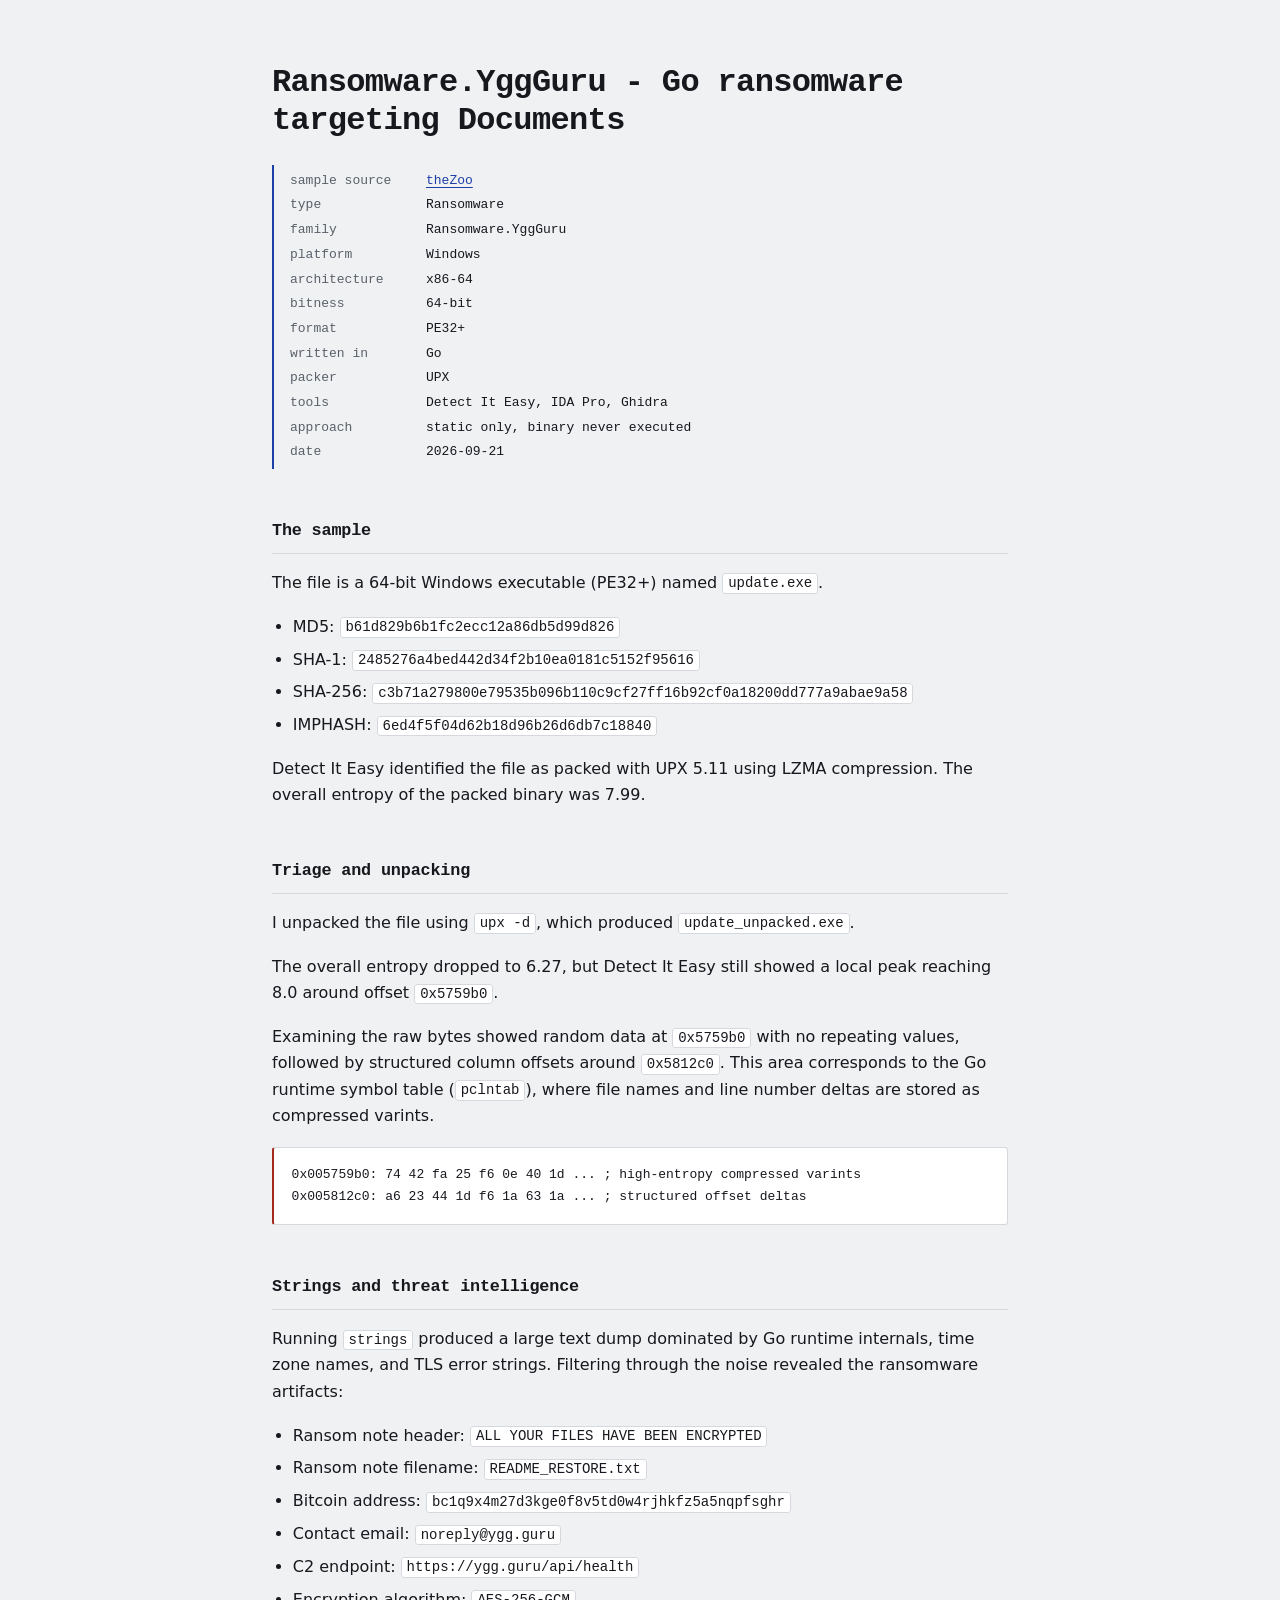
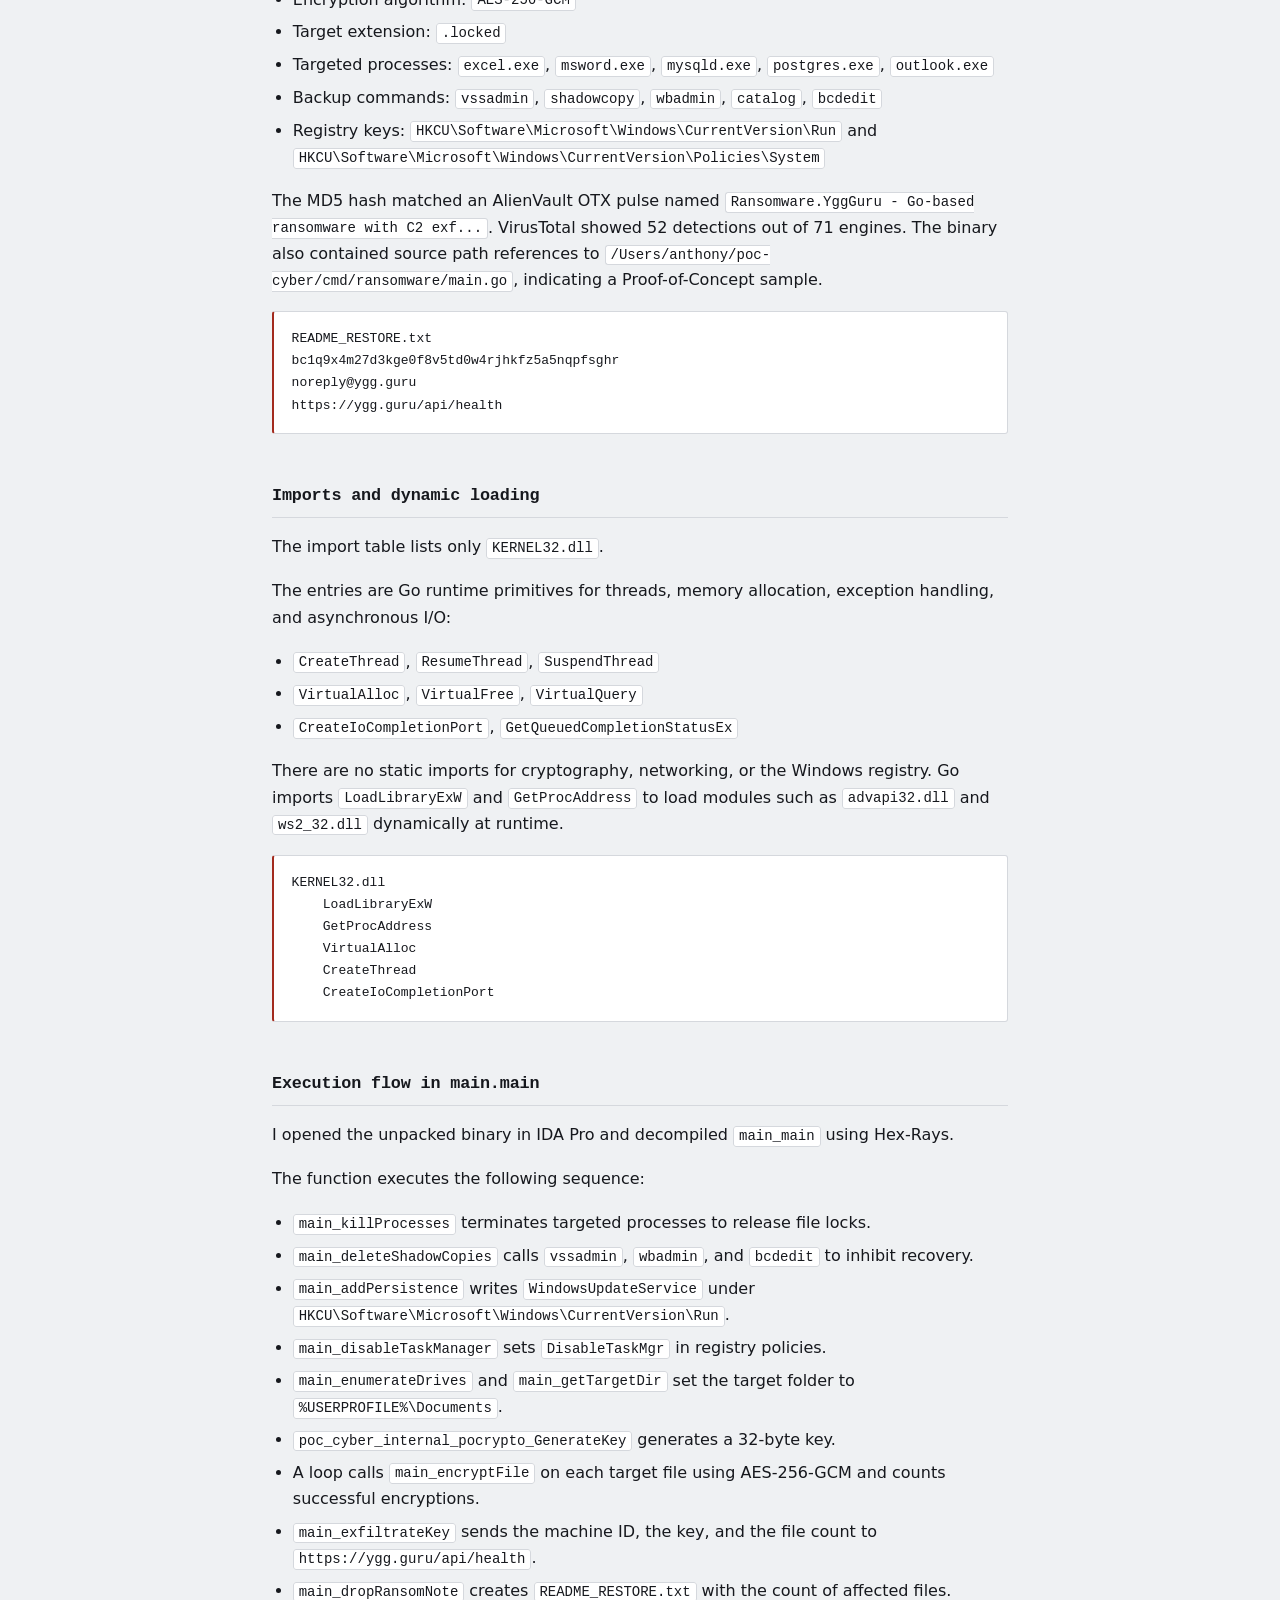
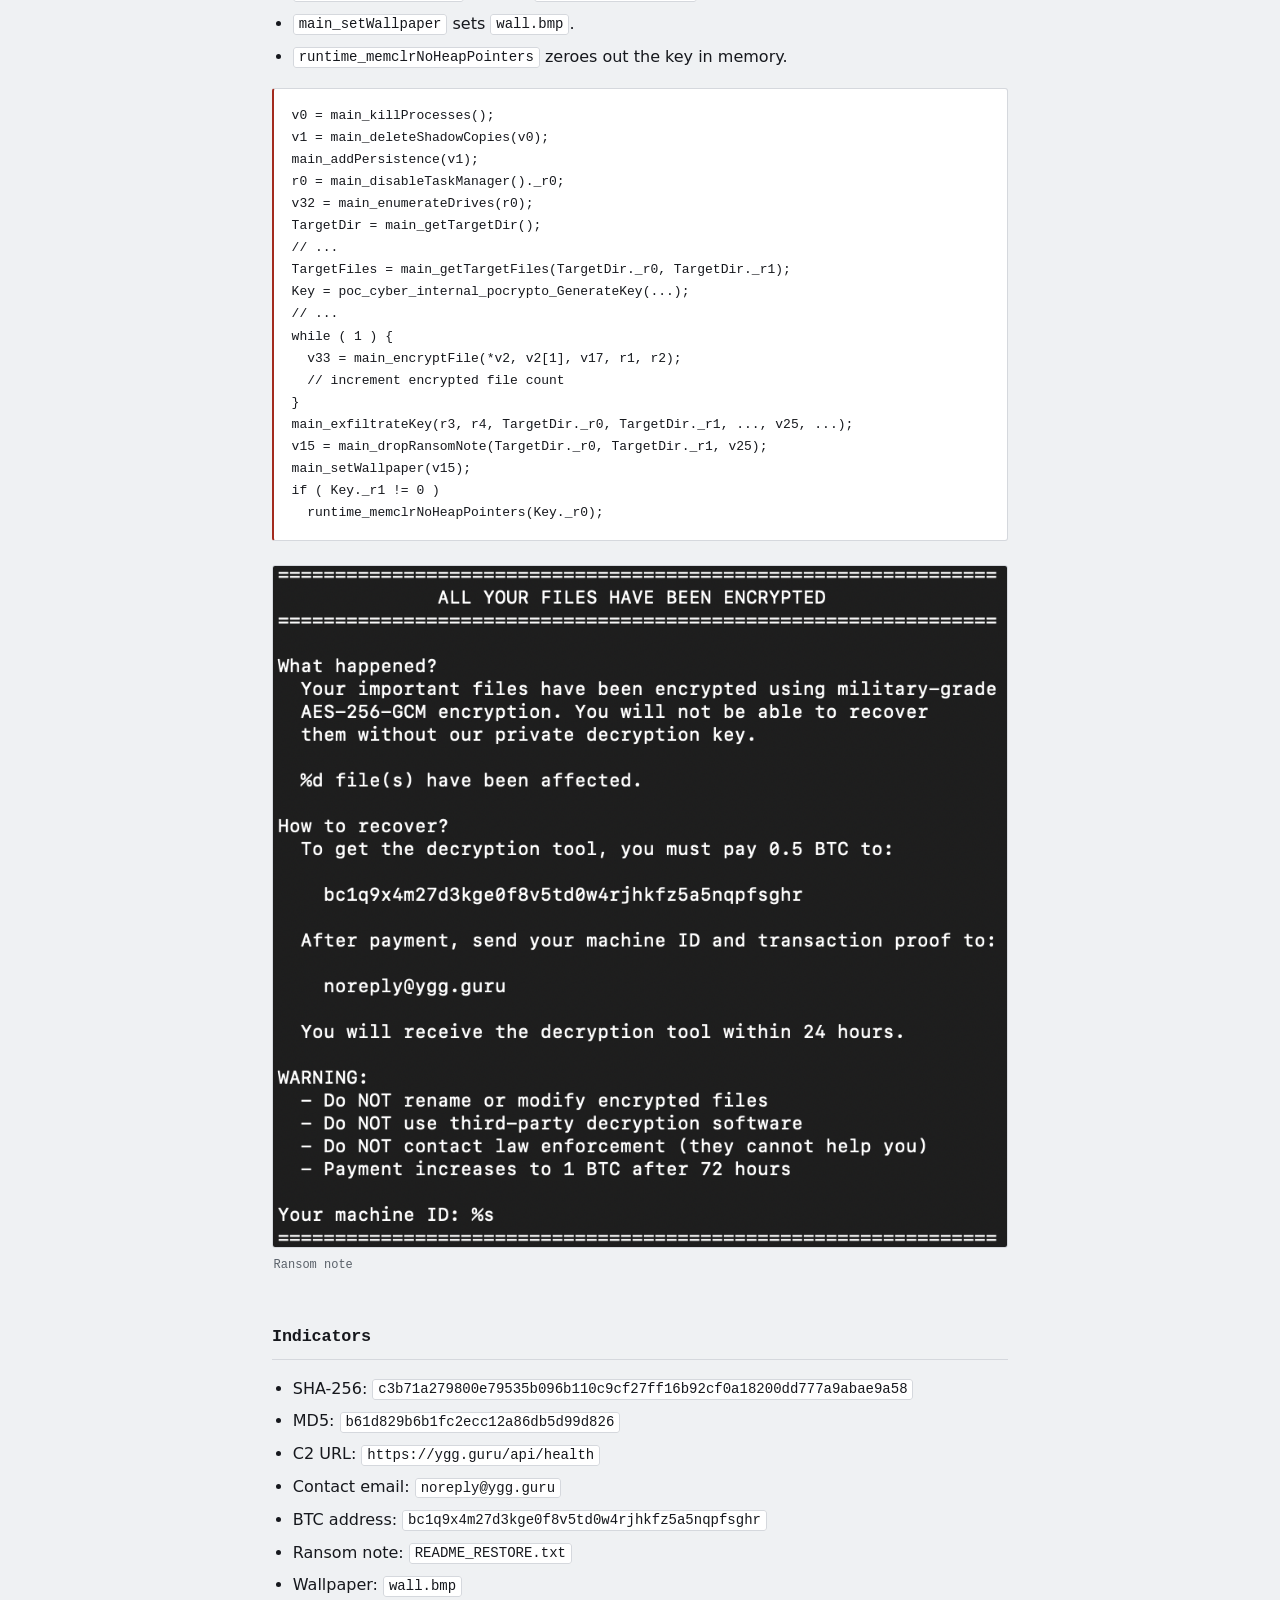
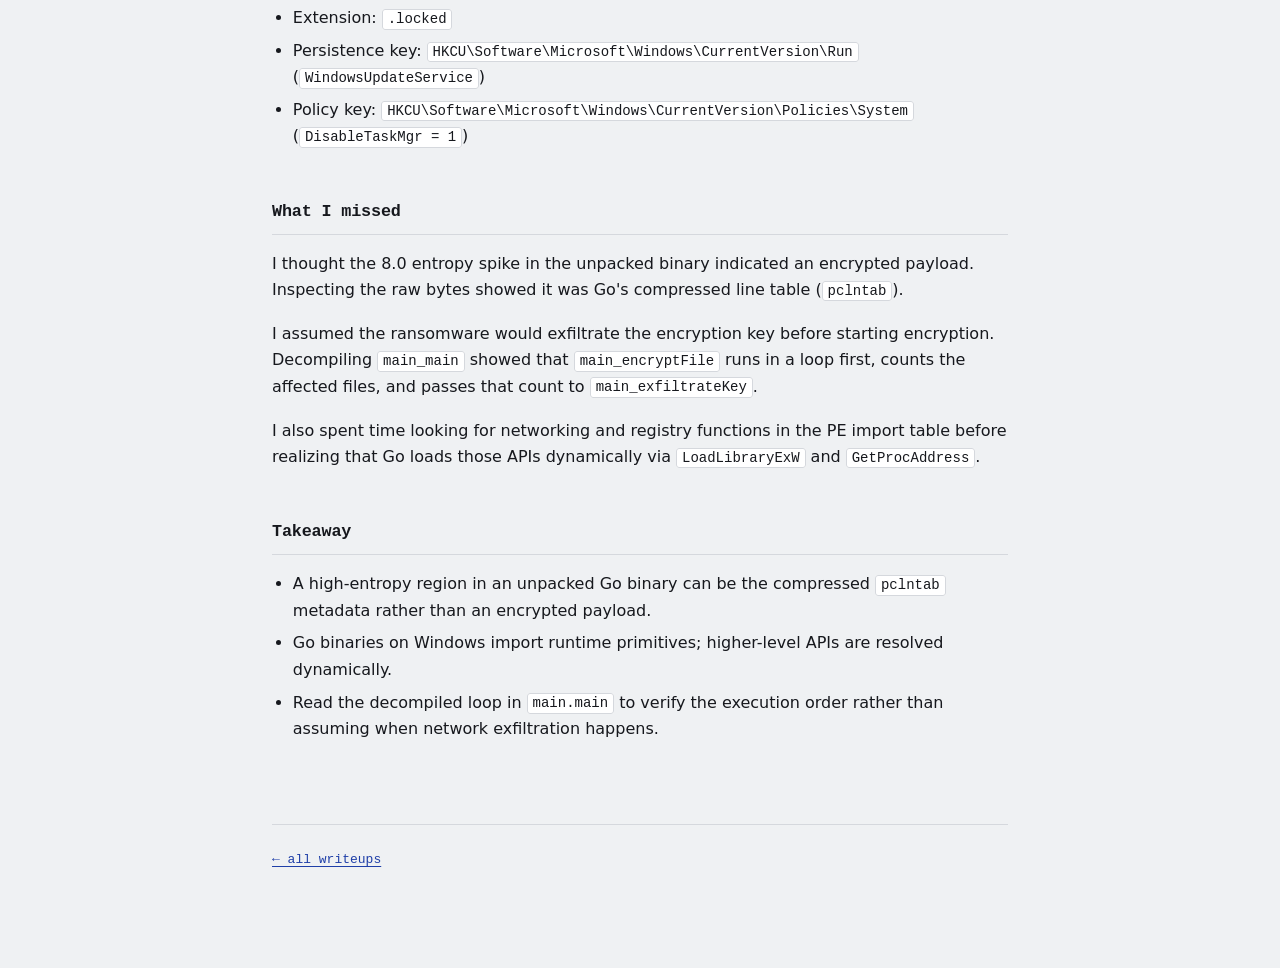
==== malware/ransomware-ygg-guru.html @ 3ae8feba "add first malware work" ====
<!DOCTYPE html>
<html lang="en">
<head>
<meta charset="UTF-8">
<meta name="viewport" content="width=device-width, initial-scale=1.0">
<title>Ransomware.YggGuru - Go ransomware targeting Documents — Konstantin Tarasenko</title>
<link rel="stylesheet" href="../style.css">
</head>
<body>
<div class="wrap">
<h1 class="title">Ransomware.YggGuru - Go ransomware targeting Documents</h1>

<dl class="meta">
  <dt>sample source</dt><dd><a href="https://github.com/ytisf/theZoo/tree/master/malware/Binaries/Ransomware.YggGuru">theZoo</a></dd>
  <dt>type</dt><dd>Ransomware</dd>
  <dt>family</dt><dd>Ransomware.YggGuru</dd>
  <dt>platform</dt><dd>Windows</dd>
  <dt>architecture</dt><dd>x86-64</dd>
  <dt>bitness</dt><dd>64-bit</dd>
  <dt>format</dt><dd>PE32+</dd>
  <dt>written in</dt><dd>Go</dd>
  <dt>packer</dt><dd>UPX</dd>
  <dt>tools</dt><dd>Detect It Easy, IDA Pro, Ghidra</dd>
  <dt>approach</dt><dd>static only, binary never executed</dd>
  <dt>date</dt><dd>2026-09-21</dd>
</dl>

<h2>The sample</h2>
<p>The file is a 64-bit Windows executable (PE32+) named <code>update.exe</code>.</p>
<ul>
  <li>MD5: <code>b61d829b6b1fc2ecc12a86db5d99d826</code></li>
  <li>SHA-1: <code>2485276a4bed442d34f2b10ea0181c5152f95616</code></li>
  <li>SHA-256: <code>c3b71a279800e79535b096b110c9cf27ff16b92cf0a18200dd777a9abae9a58</code></li>
  <li>IMPHASH: <code>6ed4f5f04d62b18d96b26d6db7c18840</code></li>
</ul>
<p>Detect It Easy identified the file as packed with UPX 5.11 using LZMA compression. The overall entropy of the packed binary was 7.99.</p>

<h2>Triage and unpacking</h2>
<p>I unpacked the file using <code>upx -d</code>, which produced <code>update_unpacked.exe</code>.</p>
<p>The overall entropy dropped to 6.27, but Detect It Easy still showed a local peak reaching 8.0 around offset <code>0x5759b0</code>.</p>
<p>Examining the raw bytes showed random data at <code>0x5759b0</code> with no repeating values, followed by structured column offsets around <code>0x5812c0</code>. This area corresponds to the Go runtime symbol table (<code>pclntab</code>), where file names and line number deltas are stored as compressed varints.</p>
<pre><code>0x005759b0: 74 42 fa 25 f6 0e 40 1d ... ; high-entropy compressed varints
0x005812c0: a6 23 44 1d f6 1a 63 1a ... ; structured offset deltas</code></pre>

<h2>Strings and threat intelligence</h2>
<p>Running <code>strings</code> produced a large text dump dominated by Go runtime internals, time zone names, and TLS error strings. Filtering through the noise revealed the ransomware artifacts:</p>
<ul>
  <li>Ransom note header: <code>ALL YOUR FILES HAVE BEEN ENCRYPTED</code></li>
  <li>Ransom note filename: <code>README_RESTORE.txt</code></li>
  <li>Bitcoin address: <code>bc1q9x4m27d3kge0f8v5td0w4rjhkfz5a5nqpfsghr</code></li>
  <li>Contact email: <code>noreply@ygg.guru</code></li>
  <li>C2 endpoint: <code>https://ygg.guru/api/health</code></li>
  <li>Encryption algorithm: <code>AES-256-GCM</code></li>
  <li>Target extension: <code>.locked</code></li>
  <li>Targeted processes: <code>excel.exe</code>, <code>msword.exe</code>, <code>mysqld.exe</code>, <code>postgres.exe</code>, <code>outlook.exe</code></li>
  <li>Backup commands: <code>vssadmin</code>, <code>shadowcopy</code>, <code>wbadmin</code>, <code>catalog</code>, <code>bcdedit</code></li>
  <li>Registry keys: <code>HKCU\Software\Microsoft\Windows\CurrentVersion\Run</code> and <code>HKCU\Software\Microsoft\Windows\CurrentVersion\Policies\System</code></li>
</ul>
<p>The MD5 hash matched an AlienVault OTX pulse named <code>Ransomware.YggGuru - Go-based ransomware with C2 exf...</code>. VirusTotal showed 52 detections out of 71 engines. The binary also contained source path references to <code>/Users/anthony/poc-cyber/cmd/ransomware/main.go</code>, indicating a Proof-of-Concept sample.</p>
<pre><code>README_RESTORE.txt
bc1q9x4m27d3kge0f8v5td0w4rjhkfz5a5nqpfsghr
noreply@ygg.guru
https://ygg.guru/api/health</code></pre>

<h2>Imports and dynamic loading</h2>
<p>The import table lists only <code>KERNEL32.dll</code>.</p>
<p>The entries are Go runtime primitives for threads, memory allocation, exception handling, and asynchronous I/O:</p>
<ul>
  <li><code>CreateThread</code>, <code>ResumeThread</code>, <code>SuspendThread</code></li>
  <li><code>VirtualAlloc</code>, <code>VirtualFree</code>, <code>VirtualQuery</code></li>
  <li><code>CreateIoCompletionPort</code>, <code>GetQueuedCompletionStatusEx</code></li>
</ul>
<p>There are no static imports for cryptography, networking, or the Windows registry. Go imports <code>LoadLibraryExW</code> and <code>GetProcAddress</code> to load modules such as <code>advapi32.dll</code> and <code>ws2_32.dll</code> dynamically at runtime.</p>
<pre><code>KERNEL32.dll
    LoadLibraryExW
    GetProcAddress
    VirtualAlloc
    CreateThread
    CreateIoCompletionPort</code></pre>

<h2>Execution flow in main.main</h2>
<p>I opened the unpacked binary in IDA Pro and decompiled <code>main_main</code> using Hex-Rays.</p>
<p>The function executes the following sequence:</p>
<ul>
  <li><code>main_killProcesses</code> terminates targeted processes to release file locks.</li>
  <li><code>main_deleteShadowCopies</code> calls <code>vssadmin</code>, <code>wbadmin</code>, and <code>bcdedit</code> to inhibit recovery.</li>
  <li><code>main_addPersistence</code> writes <code>WindowsUpdateService</code> under <code>HKCU\Software\Microsoft\Windows\CurrentVersion\Run</code>.</li>
  <li><code>main_disableTaskManager</code> sets <code>DisableTaskMgr</code> in registry policies.</li>
  <li><code>main_enumerateDrives</code> and <code>main_getTargetDir</code> set the target folder to <code>%USERPROFILE%\Documents</code>.</li>
  <li><code>poc_cyber_internal_pocrypto_GenerateKey</code> generates a 32-byte key.</li>
  <li>A loop calls <code>main_encryptFile</code> on each target file using AES-256-GCM and counts successful encryptions.</li>
  <li><code>main_exfiltrateKey</code> sends the machine ID, the key, and the file count to <code>https://ygg.guru/api/health</code>.</li>
  <li><code>main_dropRansomNote</code> creates <code>README_RESTORE.txt</code> with the count of affected files.</li>
  <li><code>main_setWallpaper</code> sets <code>wall.bmp</code>.</li>
  <li><code>runtime_memclrNoHeapPointers</code> zeroes out the key in memory.</li>
</ul>
<pre><code>v0 = main_killProcesses();
v1 = main_deleteShadowCopies(v0);
main_addPersistence(v1);
r0 = main_disableTaskManager()._r0;
v32 = main_enumerateDrives(r0);
TargetDir = main_getTargetDir();
// ...
TargetFiles = main_getTargetFiles(TargetDir._r0, TargetDir._r1);
Key = poc_cyber_internal_pocrypto_GenerateKey(...);
// ...
while ( 1 ) {
  v33 = main_encryptFile(*v2, v2[1], v17, r1, r2);
  // increment encrypted file count
}
main_exfiltrateKey(r3, r4, TargetDir._r0, TargetDir._r1, ..., v25, ...);
v15 = main_dropRansomNote(TargetDir._r0, TargetDir._r1, v25);
main_setWallpaper(v15);
if ( Key._r1 != 0 )
  runtime_memclrNoHeapPointers(Key._r0);</code></pre>
<figure>
  <img src="../images/ransom_note.png" alt="Ransom note" loading="lazy">
  <figcaption>Ransom note</figcaption>
</figure>

<h2>Indicators</h2>
<ul>
  <li>SHA-256: <code>c3b71a279800e79535b096b110c9cf27ff16b92cf0a18200dd777a9abae9a58</code></li>
  <li>MD5: <code>b61d829b6b1fc2ecc12a86db5d99d826</code></li>
  <li>C2 URL: <code>https://ygg.guru/api/health</code></li>
  <li>Contact email: <code>noreply@ygg.guru</code></li>
  <li>BTC address: <code>bc1q9x4m27d3kge0f8v5td0w4rjhkfz5a5nqpfsghr</code></li>
  <li>Ransom note: <code>README_RESTORE.txt</code></li>
  <li>Wallpaper: <code>wall.bmp</code></li>
  <li>Extension: <code>.locked</code></li>
  <li>Persistence key: <code>HKCU\Software\Microsoft\Windows\CurrentVersion\Run</code> (<code>WindowsUpdateService</code>)</li>
  <li>Policy key: <code>HKCU\Software\Microsoft\Windows\CurrentVersion\Policies\System</code> (<code>DisableTaskMgr = 1</code>)</li>
</ul>

<h2>What I missed</h2>
<p>I thought the 8.0 entropy spike in the unpacked binary indicated an encrypted payload. Inspecting the raw bytes showed it was Go's compressed line table (<code>pclntab</code>).</p>
<p>I assumed the ransomware would exfiltrate the encryption key before starting encryption. Decompiling <code>main_main</code> showed that <code>main_encryptFile</code> runs in a loop first, counts the affected files, and passes that count to <code>main_exfiltrateKey</code>.</p>
<p>I also spent time looking for networking and registry functions in the PE import table before realizing that Go loads those APIs dynamically via <code>LoadLibraryExW</code> and <code>GetProcAddress</code>.</p>

<h2>Takeaway</h2>
<ul>
  <li>A high-entropy region in an unpacked Go binary can be the compressed <code>pclntab</code> metadata rather than an encrypted payload.</li>
  <li>Go binaries on Windows import runtime primitives; higher-level APIs are resolved dynamically.</li>
  <li>Read the decompiled loop in <code>main.main</code> to verify the execution order rather than assuming when network exfiltration happens.</li>
</ul>

<a class="back" href="../index.html">← all writeups</a>

</div>
</body>
</html>
---- style.css ----
:root {
  --bg: #eff1f3;
  --surface: #ffffff;
  --ink: #16181d;
  --ink-2: #5a6169;
  --rule: #d5d8dd;
  --addr: #1f3fa8;
  --api: #a32b1e;
  --mono: ui-monospace, "SF Mono", "Cascadia Code", "JetBrains Mono", Menlo, Consolas, monospace;
  --sans: -apple-system, BlinkMacSystemFont, "Segoe UI", system-ui, sans-serif;
}

@media (prefers-color-scheme: dark) {
  :root {
    --bg: #14161a;
    --surface: #1a1d22;
    --ink: #e4e6ea;
    --ink-2: #8a929c;
    --rule: #2a2e35;
    --addr: #7fa5f5;
    --api: #e08b7c;
  }
}

* { box-sizing: border-box; }

body {
  margin: 0;
  padding: 4rem 1.5rem 6rem;
  background: var(--bg);
  color: var(--ink);
  font-family: var(--sans);
  font-size: 16px;
  line-height: 1.65;
  -webkit-font-smoothing: antialiased;
}

.wrap { max-width: 46rem; margin: 0 auto; }

a { color: var(--addr); text-decoration-thickness: 1px; text-underline-offset: 3px; }
a:focus-visible { outline: 2px solid var(--addr); outline-offset: 3px; border-radius: 2px; }

.site-head { margin-bottom: 3rem; }

.handle {
  font-family: var(--mono);
  font-size: clamp(1.75rem, 5vw, 2.4rem);
  font-weight: 600;
  letter-spacing: -0.03em;
  margin: 0 0 0.6rem;
  line-height: 1.1;
}

.tagline { margin: 0; color: var(--ink-2); max-width: 34rem; }

h1.title {
  font-family: var(--mono);
  font-size: clamp(1.5rem, 4.5vw, 2rem);
  font-weight: 600;
  letter-spacing: -0.02em;
  line-height: 1.2;
  margin: 0 0 1.5rem;
}

h2 {
  font-family: var(--mono);
  font-size: 1.05rem;
  font-weight: 600;
  letter-spacing: -0.01em;
  margin: 3rem 0 1rem;
  padding-bottom: 0.5rem;
  border-bottom: 1px solid var(--rule);
}

h3 {
  font-family: var(--mono);
  font-size: 0.9rem;
  font-weight: 600;
  color: var(--ink-2);
  margin: 2rem 0 0.75rem;
}

p { margin: 0 0 1.1rem; }
ul, ol { margin: 0 0 1.1rem; padding-left: 1.3rem; }
li { margin-bottom: 0.4rem; }

.meta {
  font-family: var(--mono);
  font-size: 0.8125rem;
  line-height: 1.9;
  border-left: 2px solid var(--addr);
  padding: 0.25rem 0 0.25rem 1rem;
  margin: 0 0 2.5rem;
  display: grid;
  grid-template-columns: 7.5rem 1fr;
  gap: 0 1rem;
}

.meta dt { color: var(--ink-2); }
.meta dd { margin: 0; }

pre {
  font-family: var(--mono);
  font-size: 0.8125rem;
  line-height: 1.7;
  background: var(--surface);
  border: 1px solid var(--rule);
  border-left: 2px solid var(--api);
  border-radius: 3px;
  padding: 1rem 1.1rem;
  overflow-x: auto;
  margin: 0 0 1.5rem;
}

code {
  font-family: var(--mono);
  font-size: 0.875em;
  background: var(--surface);
  border: 1px solid var(--rule);
  border-radius: 3px;
  padding: 0.1em 0.35em;
}

pre code { background: none; border: 0; padding: 0; font-size: inherit; }

figure { margin: 0 0 1.75rem; }

figure img {
  display: block;
  width: 100%;
  height: auto;
  border: 1px solid var(--rule);
  border-radius: 3px;
  background: var(--surface);
}

figcaption {
  font-family: var(--mono);
  font-size: 0.75rem;
  line-height: 1.55;
  color: var(--ink-2);
  margin-top: 0.55rem;
  padding-left: 0.1rem;
}

.entries { list-style: none; padding: 0; margin: 0; }
.entries li { margin: 0 0 0.5rem; }

.entry {
  display: block;
  padding: 1.1rem 1.25rem;
  background: var(--surface);
  border: 1px solid var(--rule);
  border-left: 2px solid var(--rule);
  border-radius: 3px;
  text-decoration: none;
  color: inherit;
  transition: border-left-color 0.15s ease;
}

.entry:hover { border-left-color: var(--addr); }

.entry-title {
  font-family: var(--mono);
  font-weight: 600;
  font-size: 0.95rem;
  color: var(--addr);
  margin-bottom: 0.35rem;
}

.entry-desc { color: var(--ink-2); font-size: 0.9375rem; margin-bottom: 0.5rem; }
.entry-meta { font-family: var(--mono); font-size: 0.75rem; color: var(--ink-2); }

.back {
  display: inline-block;
  margin-top: 4rem;
  padding-top: 1.5rem;
  border-top: 1px solid var(--rule);
  font-family: var(--mono);
  font-size: 0.8125rem;
  width: 100%;
}

@media (prefers-reduced-motion: reduce) { * { transition: none !important; } }

@media (max-width: 34rem) {
  body { padding: 2.5rem 1.1rem 4rem; }
  .meta { grid-template-columns: 1fr; gap: 0; }
  .meta dt { margin-top: 0.5rem; }
}
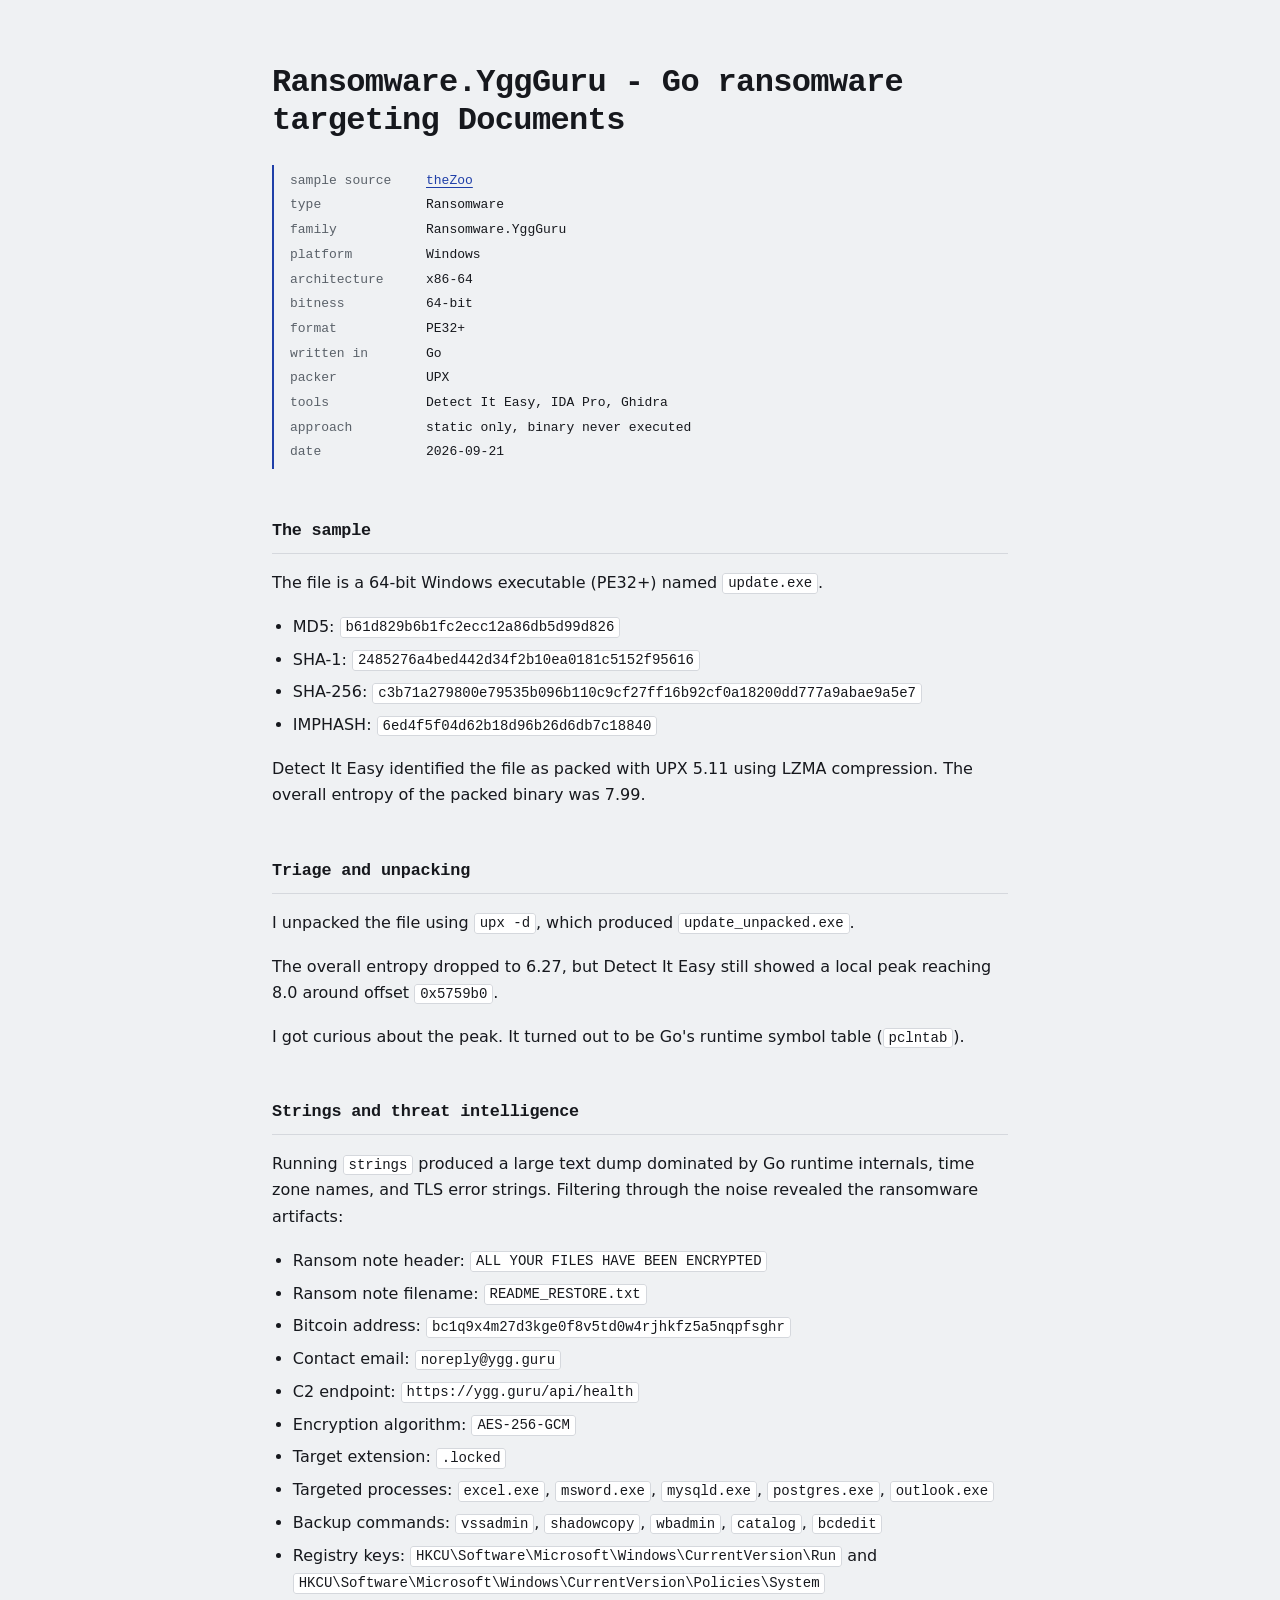
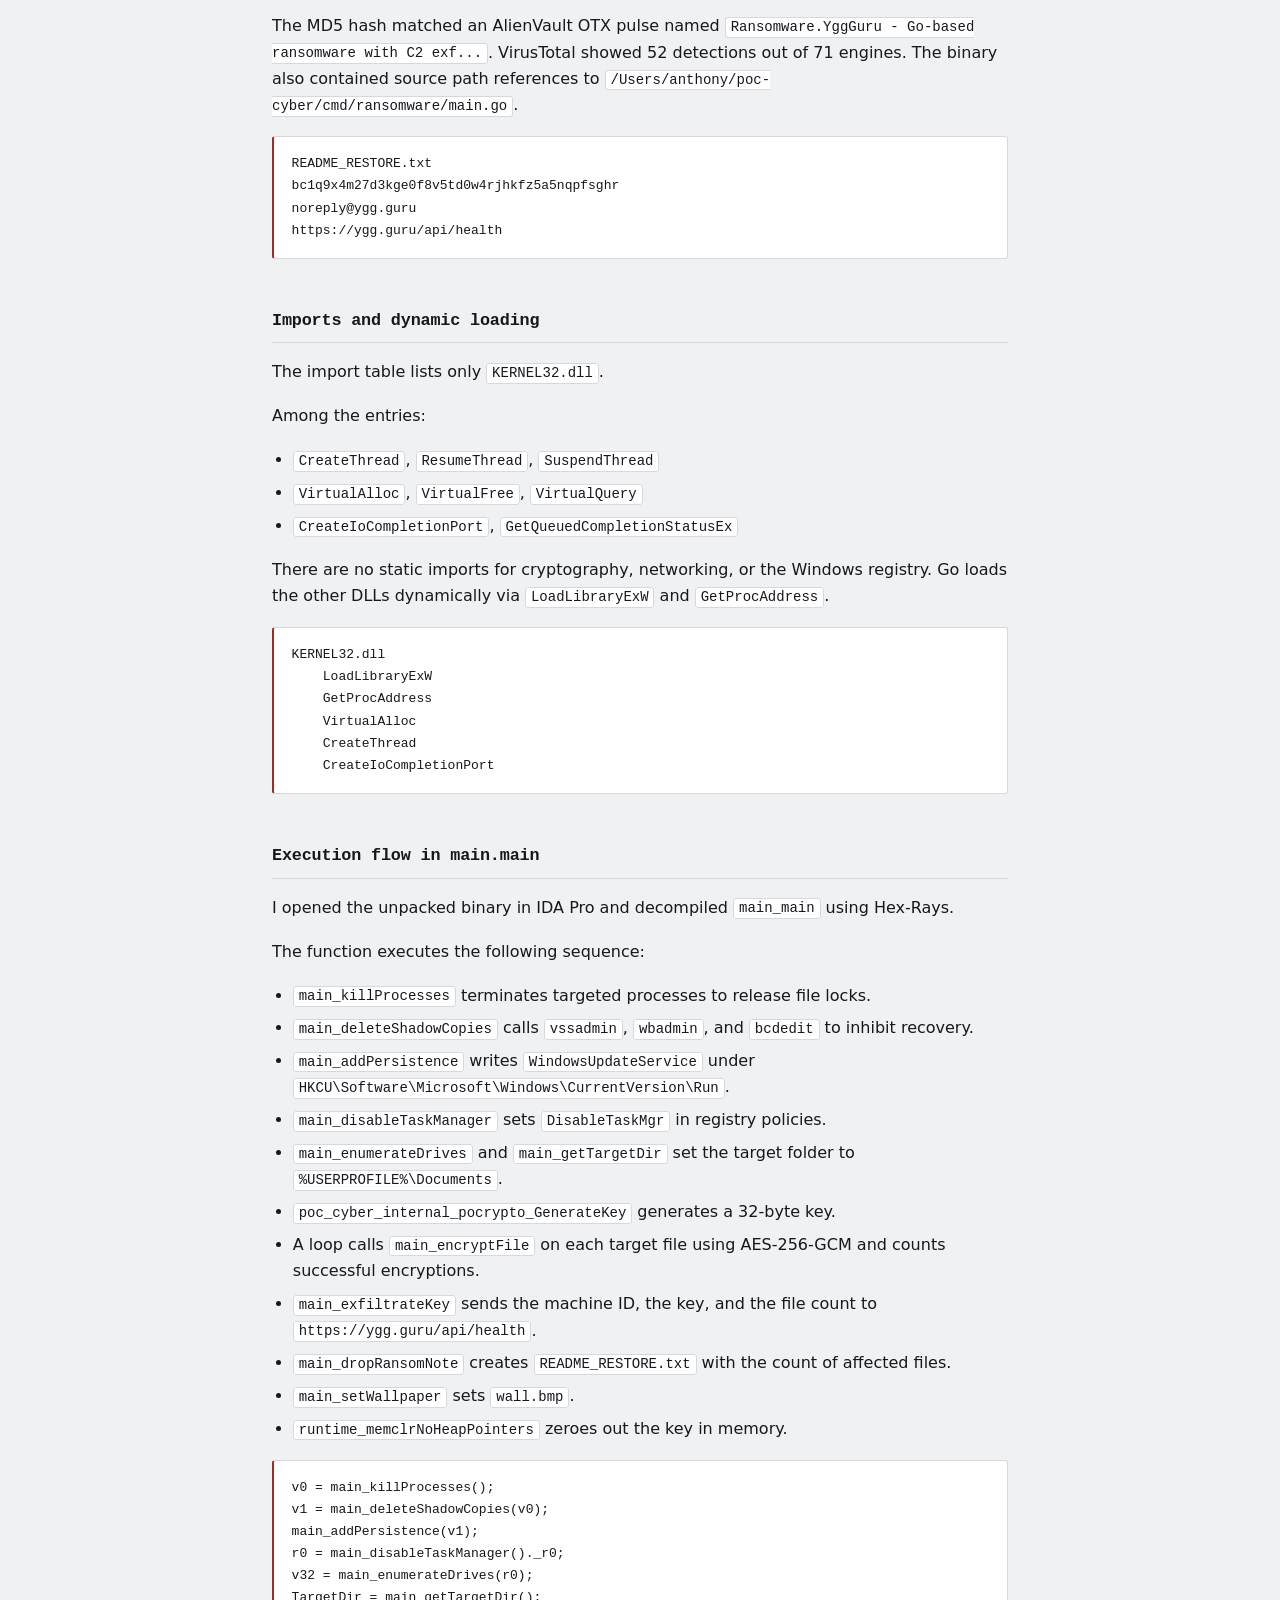
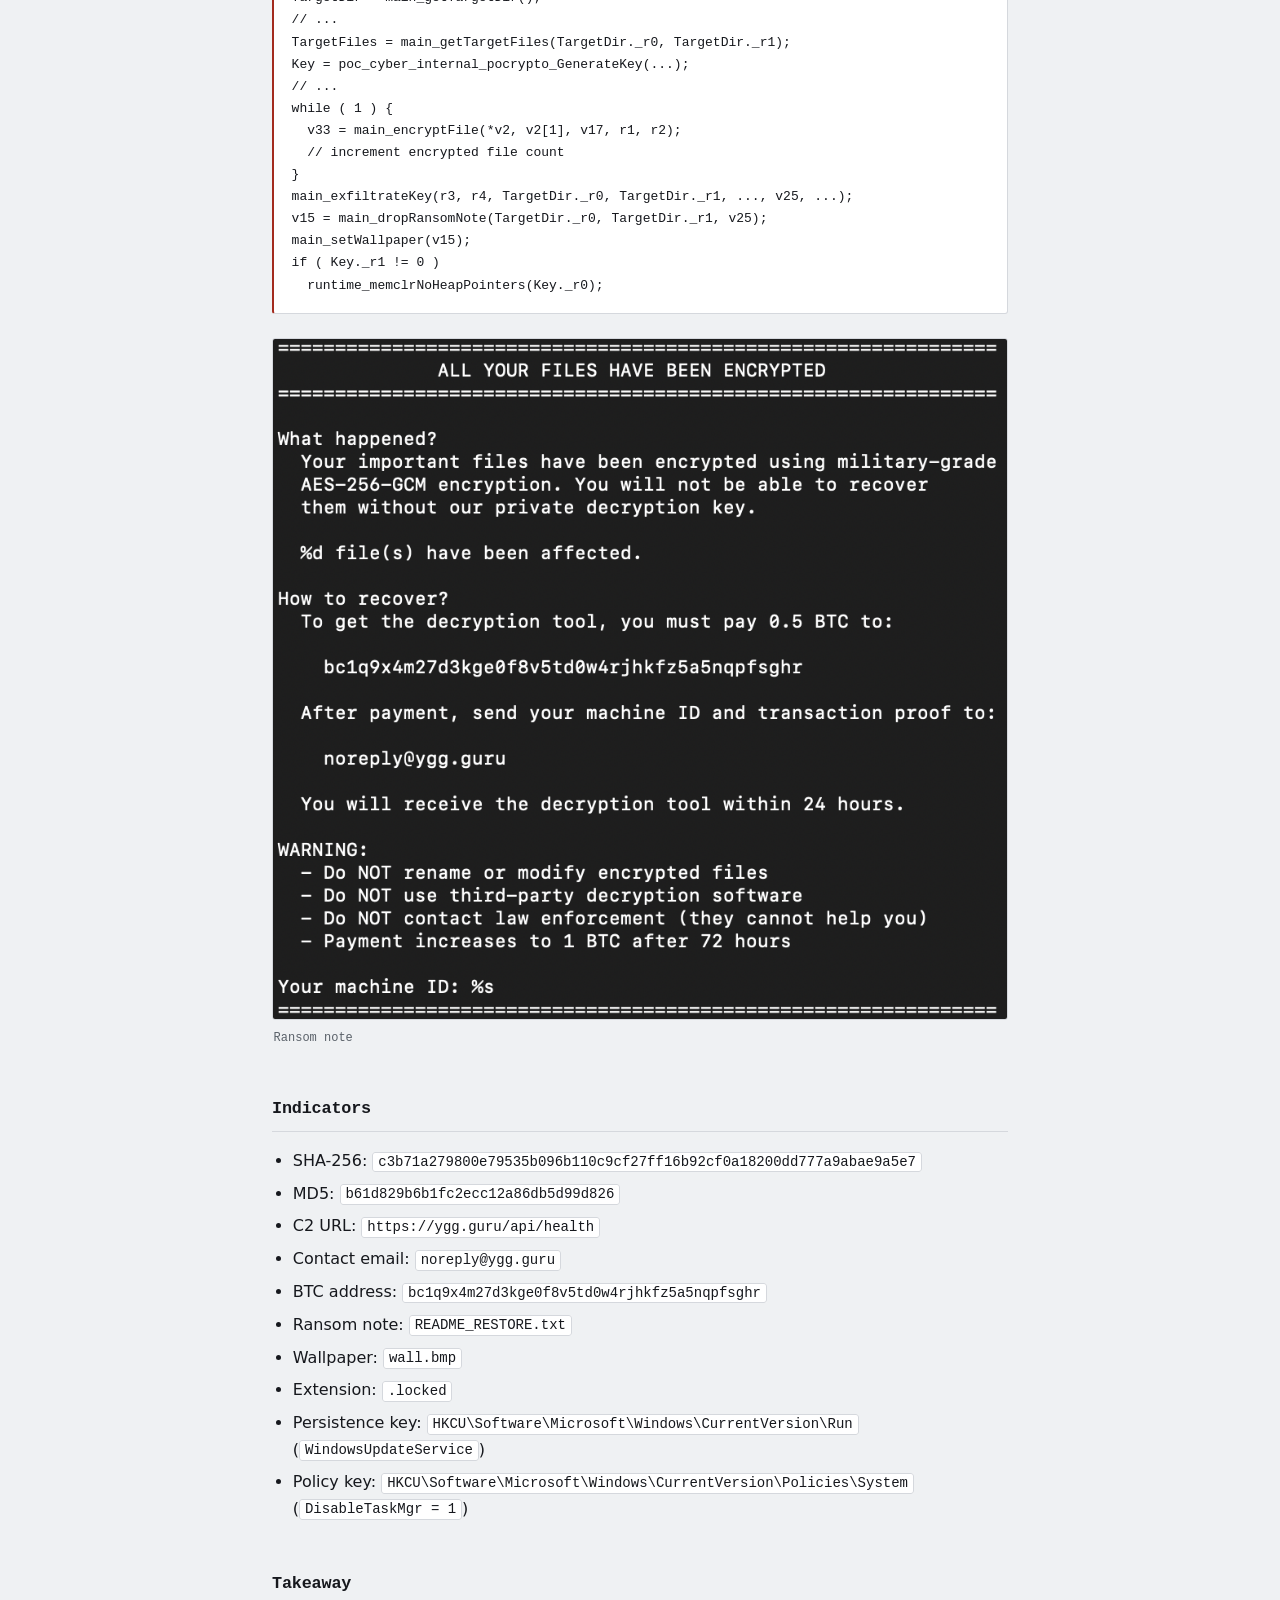
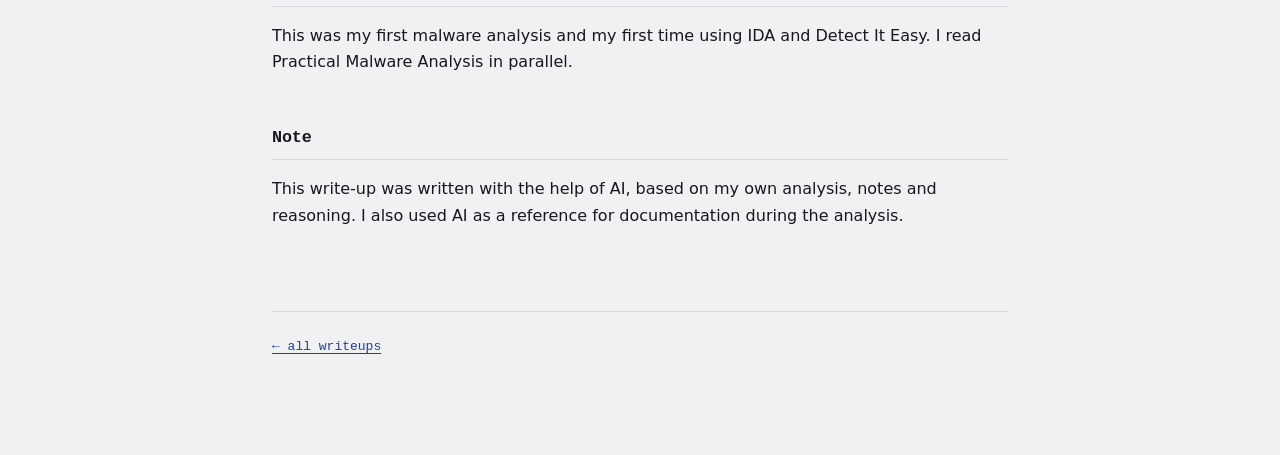
==== commit 4e52cb83: "clean up write-ups and add AI note" ====
--- a/malware/ransomware-ygg-guru.html
+++ b/malware/ransomware-ygg-guru.html
@@ -3,6 +3,7 @@
 <head>
 <meta charset="UTF-8">
 <meta name="viewport" content="width=device-width, initial-scale=1.0">
+<meta http-equiv="onion-location" content="http://kontar2adw73ytev5qw3q27tie657nbrkrj5jkvfqf7vkodfukvj2fid.onion/malware/ransomware-ygg-guru.html">
 <title>Ransomware.YggGuru - Go ransomware targeting Documents — Konstantin Tarasenko</title>
 <link rel="stylesheet" href="../style.css">
 </head>
@@ -30,7 +31,7 @@
 <ul>
   <li>MD5: <code>b61d829b6b1fc2ecc12a86db5d99d826</code></li>
   <li>SHA-1: <code>2485276a4bed442d34f2b10ea0181c5152f95616</code></li>
-  <li>SHA-256: <code>c3b71a279800e79535b096b110c9cf27ff16b92cf0a18200dd777a9abae9a58</code></li>
+  <li>SHA-256: <code>c3b71a279800e79535b096b110c9cf27ff16b92cf0a18200dd777a9abae9a5e7</code></li>
   <li>IMPHASH: <code>6ed4f5f04d62b18d96b26d6db7c18840</code></li>
 </ul>
 <p>Detect It Easy identified the file as packed with UPX 5.11 using LZMA compression. The overall entropy of the packed binary was 7.99.</p>
@@ -38,9 +39,7 @@
 <h2>Triage and unpacking</h2>
 <p>I unpacked the file using <code>upx -d</code>, which produced <code>update_unpacked.exe</code>.</p>
 <p>The overall entropy dropped to 6.27, but Detect It Easy still showed a local peak reaching 8.0 around offset <code>0x5759b0</code>.</p>
-<p>Examining the raw bytes showed random data at <code>0x5759b0</code> with no repeating values, followed by structured column offsets around <code>0x5812c0</code>. This area corresponds to the Go runtime symbol table (<code>pclntab</code>), where file names and line number deltas are stored as compressed varints.</p>
-<pre><code>0x005759b0: 74 42 fa 25 f6 0e 40 1d ... ; high-entropy compressed varints
-0x005812c0: a6 23 44 1d f6 1a 63 1a ... ; structured offset deltas</code></pre>
+<p>I got curious about the peak. It turned out to be Go's runtime symbol table (<code>pclntab</code>).</p>
 
 <h2>Strings and threat intelligence</h2>
 <p>Running <code>strings</code> produced a large text dump dominated by Go runtime internals, time zone names, and TLS error strings. Filtering through the noise revealed the ransomware artifacts:</p>
@@ -56,7 +55,7 @@
   <li>Backup commands: <code>vssadmin</code>, <code>shadowcopy</code>, <code>wbadmin</code>, <code>catalog</code>, <code>bcdedit</code></li>
   <li>Registry keys: <code>HKCU\Software\Microsoft\Windows\CurrentVersion\Run</code> and <code>HKCU\Software\Microsoft\Windows\CurrentVersion\Policies\System</code></li>
 </ul>
-<p>The MD5 hash matched an AlienVault OTX pulse named <code>Ransomware.YggGuru - Go-based ransomware with C2 exf...</code>. VirusTotal showed 52 detections out of 71 engines. The binary also contained source path references to <code>/Users/anthony/poc-cyber/cmd/ransomware/main.go</code>, indicating a Proof-of-Concept sample.</p>
+<p>The MD5 hash matched an AlienVault OTX pulse named <code>Ransomware.YggGuru - Go-based ransomware with C2 exf...</code>. VirusTotal showed 52 detections out of 71 engines. The binary also contained source path references to <code>/Users/anthony/poc-cyber/cmd/ransomware/main.go</code>.</p>
 <pre><code>README_RESTORE.txt
 bc1q9x4m27d3kge0f8v5td0w4rjhkfz5a5nqpfsghr
 noreply@ygg.guru
@@ -64,13 +63,13 @@
 
 <h2>Imports and dynamic loading</h2>
 <p>The import table lists only <code>KERNEL32.dll</code>.</p>
-<p>The entries are Go runtime primitives for threads, memory allocation, exception handling, and asynchronous I/O:</p>
+<p>Among the entries:</p>
 <ul>
   <li><code>CreateThread</code>, <code>ResumeThread</code>, <code>SuspendThread</code></li>
   <li><code>VirtualAlloc</code>, <code>VirtualFree</code>, <code>VirtualQuery</code></li>
   <li><code>CreateIoCompletionPort</code>, <code>GetQueuedCompletionStatusEx</code></li>
 </ul>
-<p>There are no static imports for cryptography, networking, or the Windows registry. Go imports <code>LoadLibraryExW</code> and <code>GetProcAddress</code> to load modules such as <code>advapi32.dll</code> and <code>ws2_32.dll</code> dynamically at runtime.</p>
+<p>There are no static imports for cryptography, networking, or the Windows registry. Go loads the other DLLs dynamically via <code>LoadLibraryExW</code> and <code>GetProcAddress</code>.</p>
 <pre><code>KERNEL32.dll
     LoadLibraryExW
     GetProcAddress
@@ -120,7 +119,7 @@
 
 <h2>Indicators</h2>
 <ul>
-  <li>SHA-256: <code>c3b71a279800e79535b096b110c9cf27ff16b92cf0a18200dd777a9abae9a58</code></li>
+  <li>SHA-256: <code>c3b71a279800e79535b096b110c9cf27ff16b92cf0a18200dd777a9abae9a5e7</code></li>
   <li>MD5: <code>b61d829b6b1fc2ecc12a86db5d99d826</code></li>
   <li>C2 URL: <code>https://ygg.guru/api/health</code></li>
   <li>Contact email: <code>noreply@ygg.guru</code></li>
@@ -132,17 +131,11 @@
   <li>Policy key: <code>HKCU\Software\Microsoft\Windows\CurrentVersion\Policies\System</code> (<code>DisableTaskMgr = 1</code>)</li>
 </ul>
 
-<h2>What I missed</h2>
-<p>I thought the 8.0 entropy spike in the unpacked binary indicated an encrypted payload. Inspecting the raw bytes showed it was Go's compressed line table (<code>pclntab</code>).</p>
-<p>I assumed the ransomware would exfiltrate the encryption key before starting encryption. Decompiling <code>main_main</code> showed that <code>main_encryptFile</code> runs in a loop first, counts the affected files, and passes that count to <code>main_exfiltrateKey</code>.</p>
-<p>I also spent time looking for networking and registry functions in the PE import table before realizing that Go loads those APIs dynamically via <code>LoadLibraryExW</code> and <code>GetProcAddress</code>.</p>
+<h2>Takeaway</h2>
+<p>This was my first malware analysis and my first time using IDA and Detect It Easy. I read Practical Malware Analysis in parallel.</p>
 
-<h2>Takeaway</h2>
-<ul>
-  <li>A high-entropy region in an unpacked Go binary can be the compressed <code>pclntab</code> metadata rather than an encrypted payload.</li>
-  <li>Go binaries on Windows import runtime primitives; higher-level APIs are resolved dynamically.</li>
-  <li>Read the decompiled loop in <code>main.main</code> to verify the execution order rather than assuming when network exfiltration happens.</li>
-</ul>
+<h2>Note</h2>
+<p>This write-up was written with the help of AI, based on my own analysis, notes and reasoning. I also used AI as a reference for documentation during the analysis.</p>
 
 <a class="back" href="../index.html">← all writeups</a>
 
--- a/style.css
+++ b/style.css
@@ -143,6 +143,22 @@
   padding-left: 0.1rem;
 }
 
+.contact-icon {
+  width: 1em;
+  height: 1em;
+  vertical-align: -0.14em;
+  margin-right: 0.5em;
+  fill: currentColor;
+}
+
+.contact-icon.stroke {
+  fill: none;
+  stroke: currentColor;
+  stroke-width: 2;
+  stroke-linecap: round;
+  stroke-linejoin: round;
+}
+
 .entries { list-style: none; padding: 0; margin: 0; }
 .entries li { margin: 0 0 0.5rem; }
 
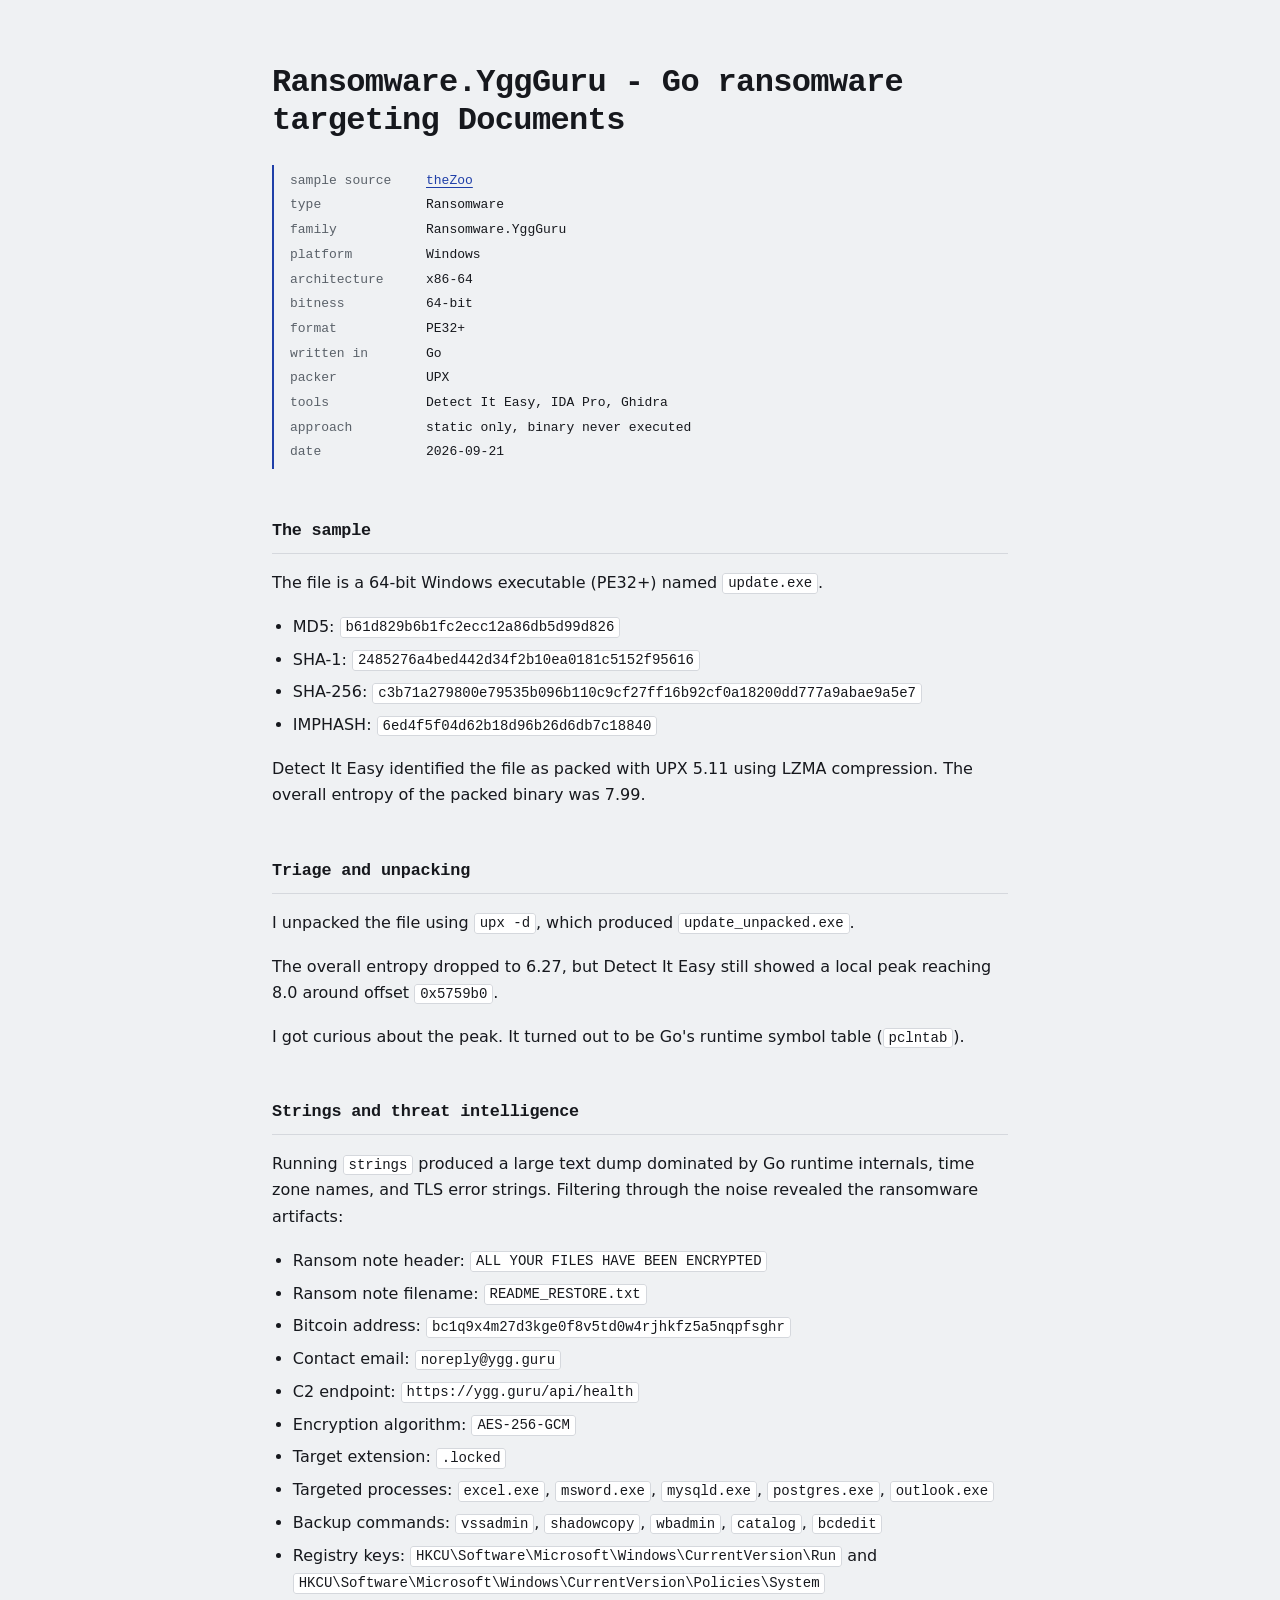
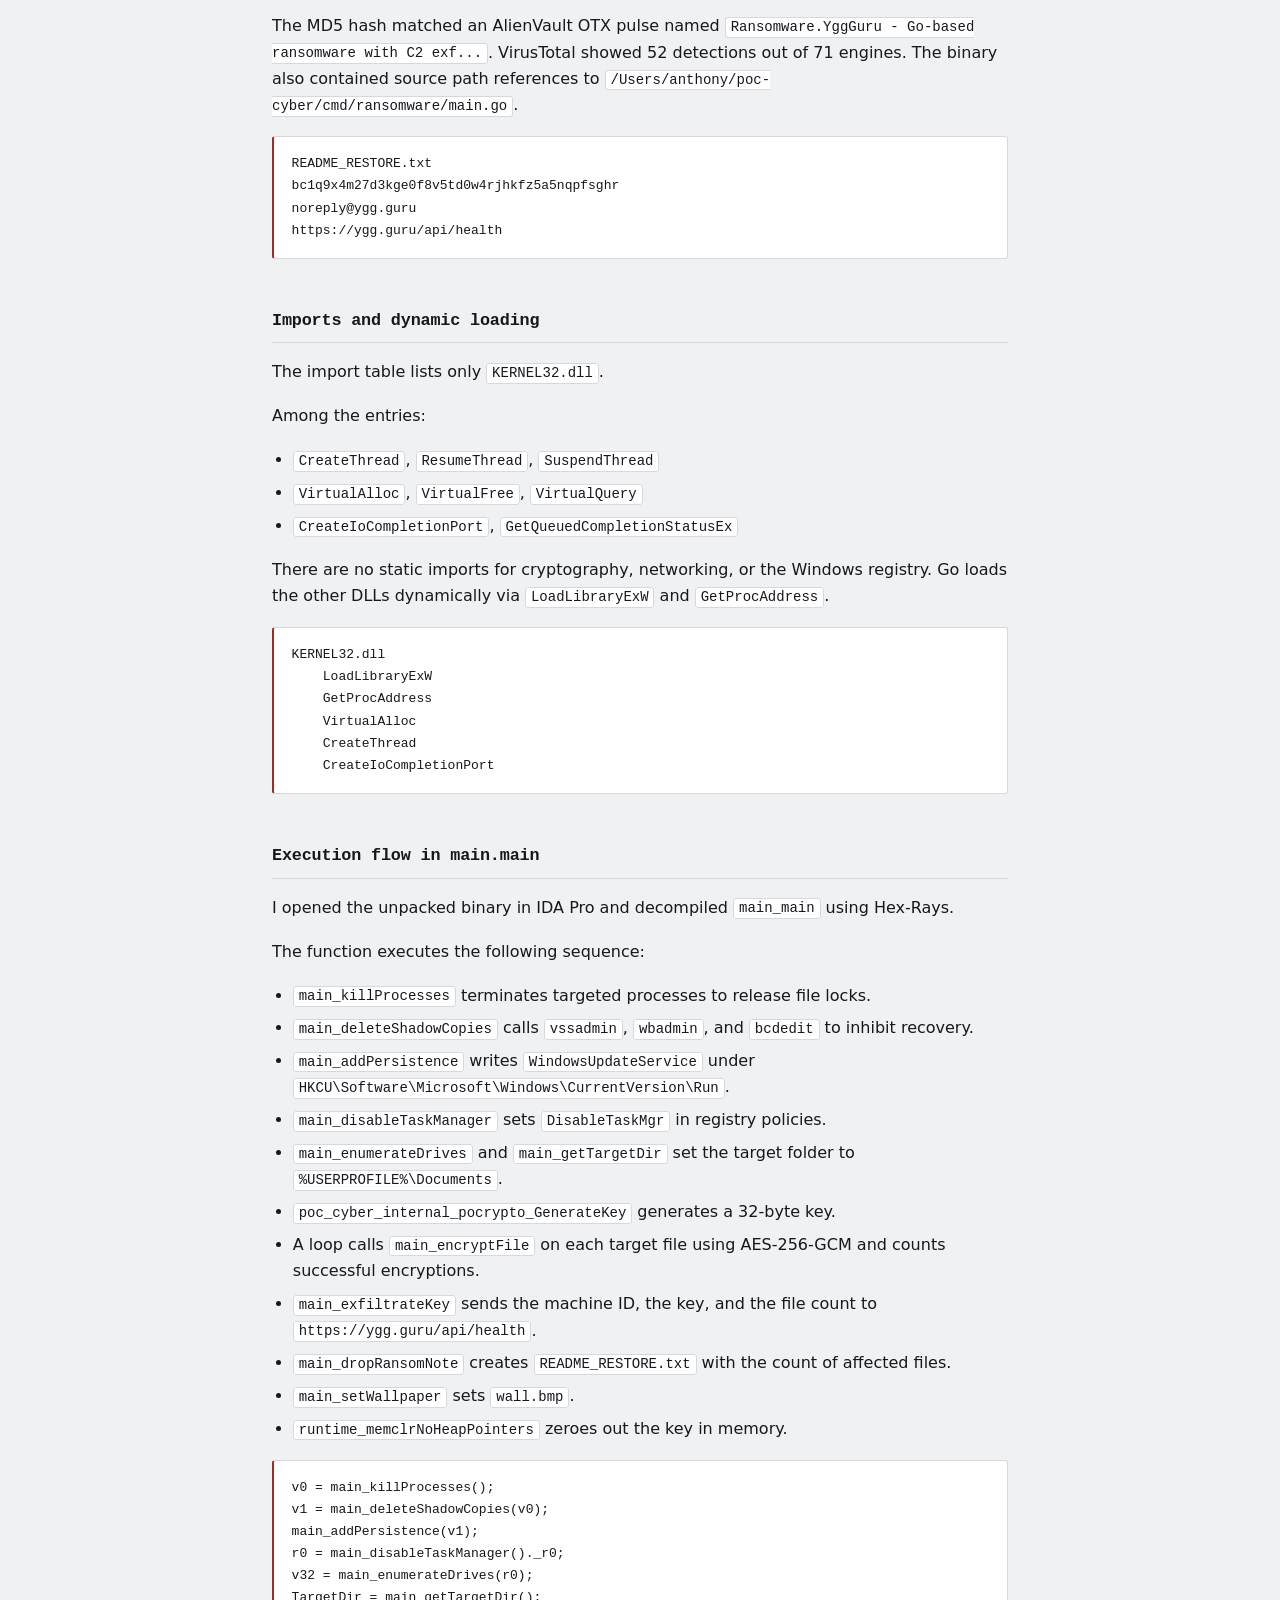
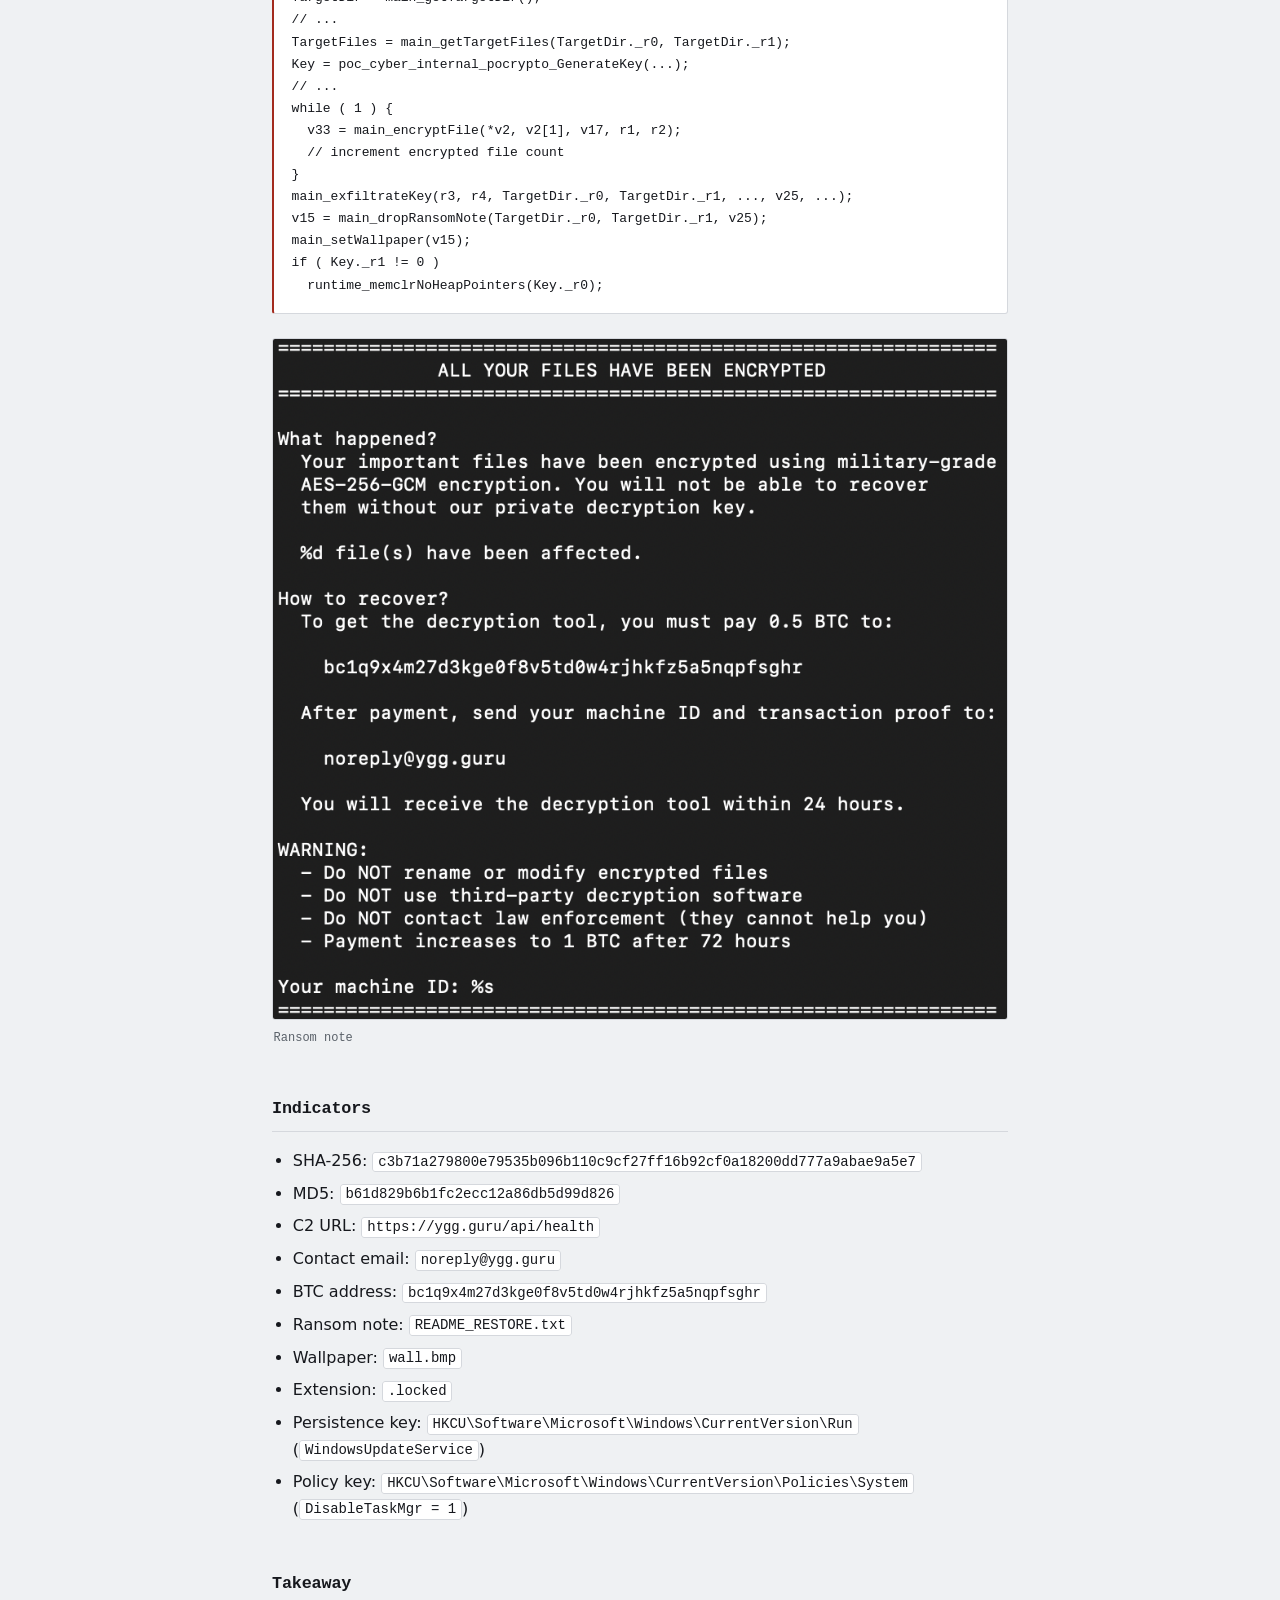
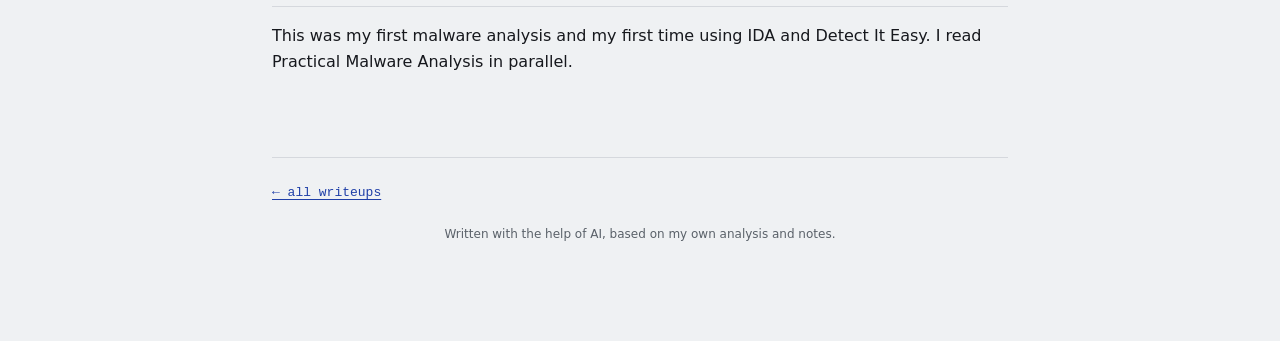
==== commit 1162b1b4: "make AI note a subtle footer line" ====
--- a/malware/ransomware-ygg-guru.html
+++ b/malware/ransomware-ygg-guru.html
@@ -134,10 +134,8 @@
 <h2>Takeaway</h2>
 <p>This was my first malware analysis and my first time using IDA and Detect It Easy. I read Practical Malware Analysis in parallel.</p>
 
-<h2>Note</h2>
-<p>This write-up was written with the help of AI, based on my own analysis, notes and reasoning. I also used AI as a reference for documentation during the analysis.</p>
-
 <a class="back" href="../index.html">← all writeups</a>
+<p class="ai-note">Written with the help of AI, based on my own analysis and notes.</p>
 
 </div>
 </body>
--- a/style.css
+++ b/style.css
@@ -197,6 +197,8 @@
   width: 100%;
 }
 
+.ai-note { margin: 1.25rem 0 0; font-size: 0.75rem; color: var(--ink-2); text-align: center; }
+
 @media (prefers-reduced-motion: reduce) { * { transition: none !important; } }
 
 @media (max-width: 34rem) {
